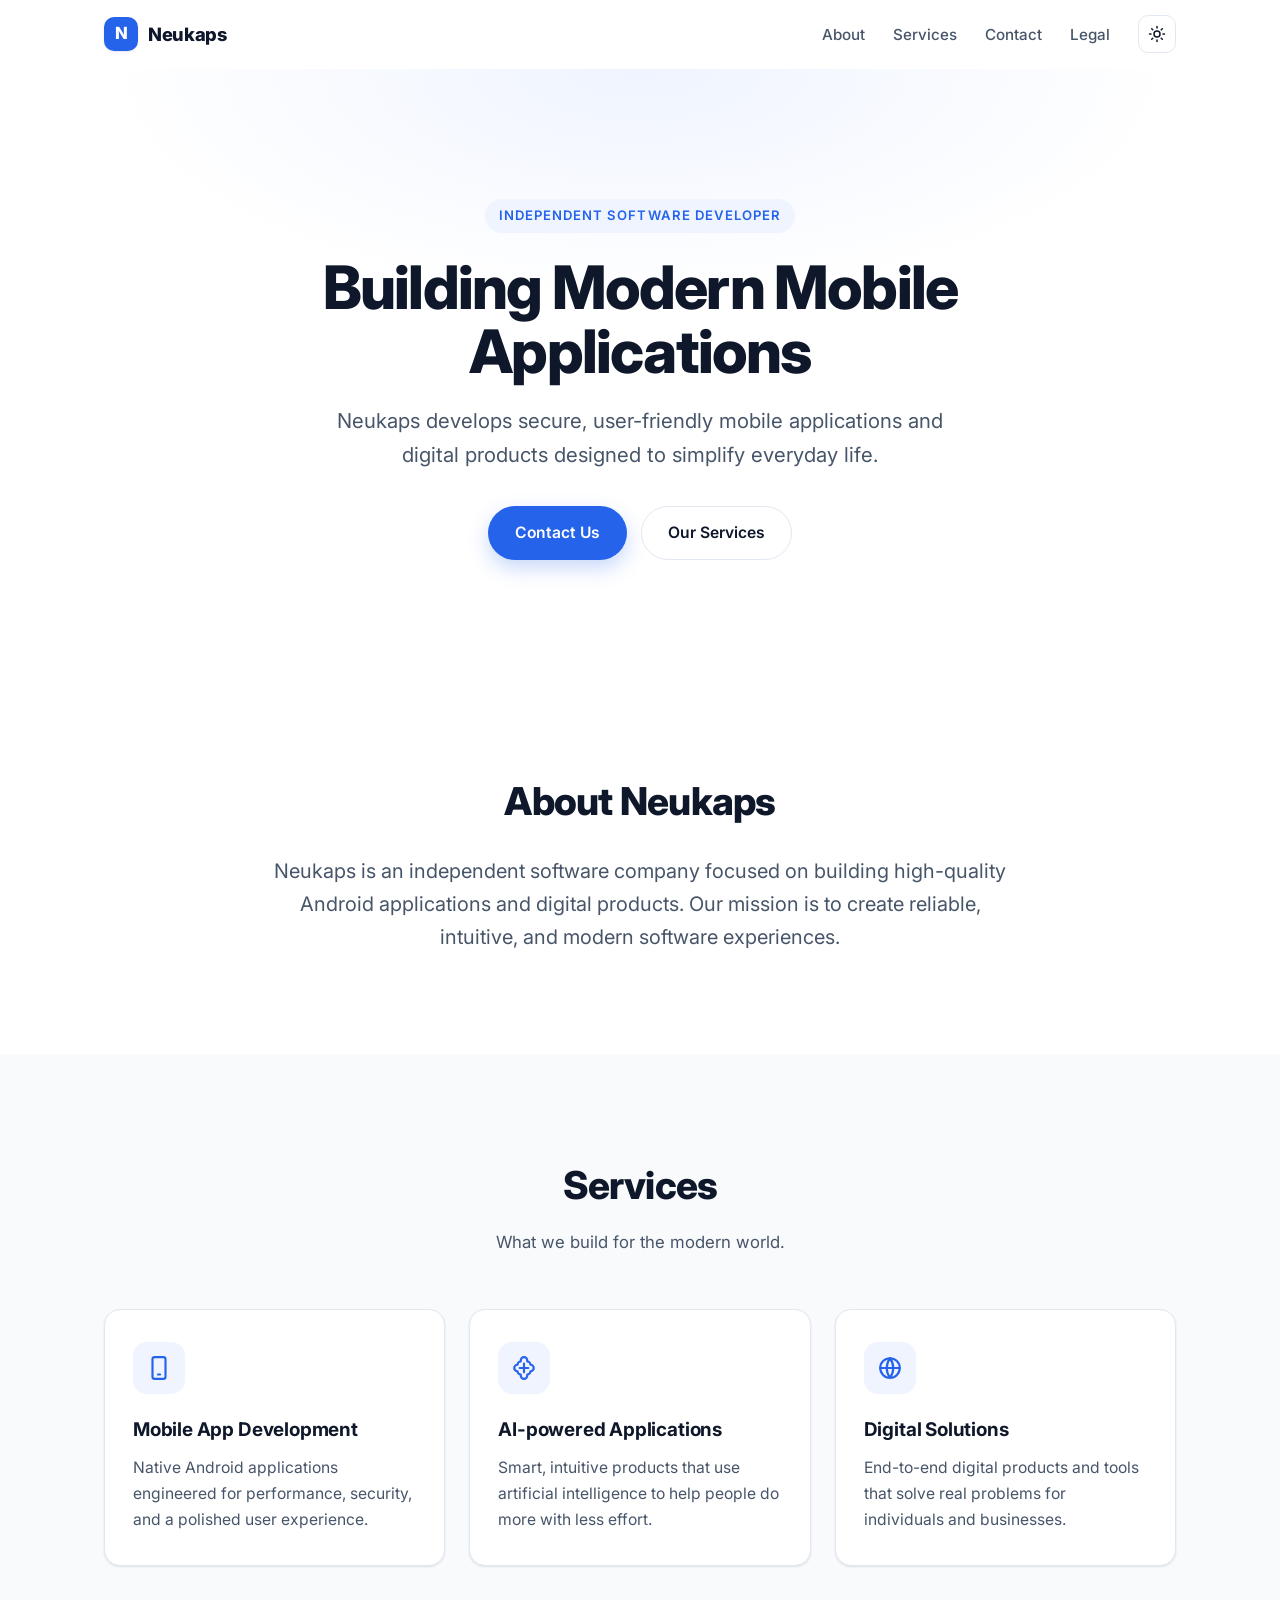
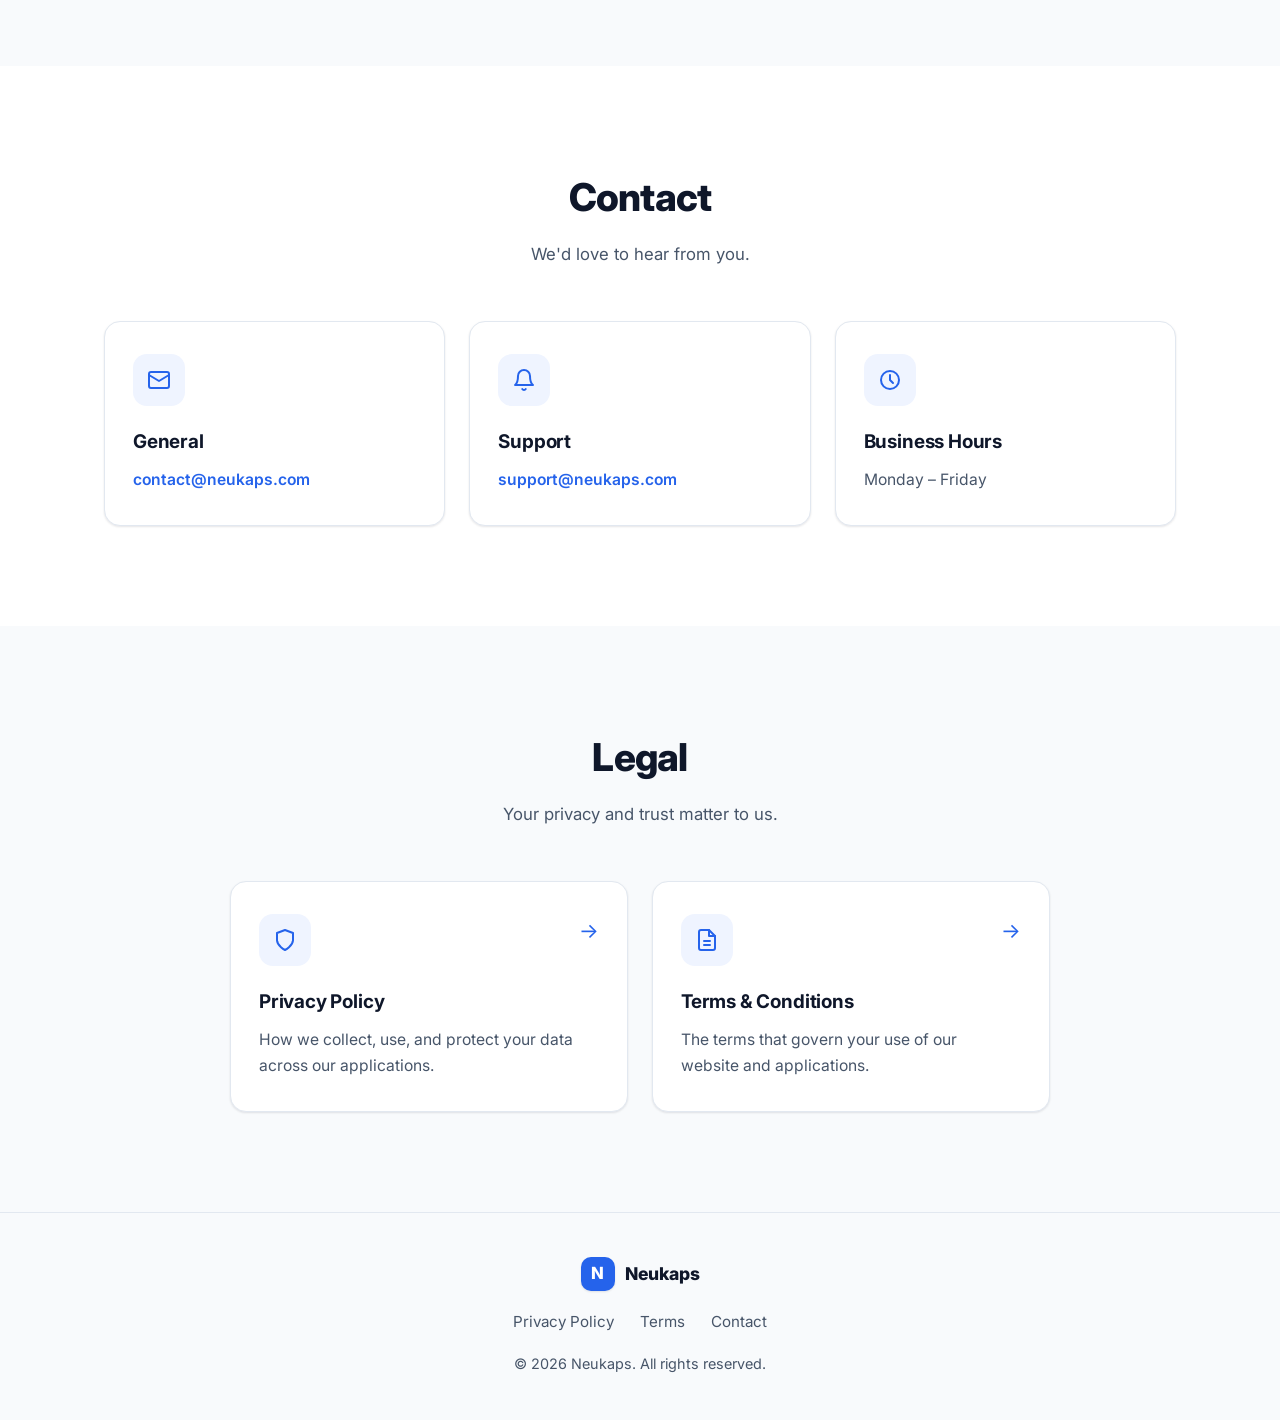
==== index.html @ 72484394 "Initial commit: Play Store website Co-Authored-By: Claude Opus 4.8 <noreply@anthropic.com>" ====
<!DOCTYPE html>
<html lang="en">
<head>
  <meta charset="UTF-8" />
  <meta name="viewport" content="width=device-width, initial-scale=1.0" />
  <title>Neukaps — Building Modern Mobile Applications</title>
  <meta name="description" content="Neukaps is an independent software company building secure, user-friendly Android applications and digital products designed to simplify everyday life." />
  <meta name="author" content="Neukaps" />
  <meta name="theme-color" content="#2563EB" />
  <link rel="canonical" href="https://neukaps.com/" />

  <!-- Open Graph -->
  <meta property="og:type" content="website" />
  <meta property="og:site_name" content="Neukaps" />
  <meta property="og:title" content="Neukaps — Building Modern Mobile Applications" />
  <meta property="og:description" content="Neukaps develops secure, user-friendly mobile applications and digital products designed to simplify everyday life." />
  <meta property="og:url" content="https://neukaps.com/" />
  <meta property="og:image" content="https://neukaps.com/og-image.png" />

  <!-- Twitter -->
  <meta name="twitter:card" content="summary_large_image" />
  <meta name="twitter:title" content="Neukaps — Building Modern Mobile Applications" />
  <meta name="twitter:description" content="Neukaps develops secure, user-friendly mobile applications and digital products designed to simplify everyday life." />
  <meta name="twitter:image" content="https://neukaps.com/og-image.png" />

  <!-- Favicon -->
  <link rel="icon" href="data:image/svg+xml,%3Csvg xmlns='http://www.w3.org/2000/svg' viewBox='0 0 32 32'%3E%3Crect width='32' height='32' rx='8' fill='%232563EB'/%3E%3Ctext x='16' y='23' font-family='Arial,sans-serif' font-size='20' font-weight='700' fill='white' text-anchor='middle'%3EN%3C/text%3E%3C/svg%3E" />

  <!-- Fonts -->
  <link rel="preconnect" href="https://fonts.googleapis.com" />
  <link rel="preconnect" href="https://fonts.gstatic.com" crossorigin />
  <link rel="stylesheet" href="https://fonts.googleapis.com/css2?family=Inter:wght@400;500;600;700;800&display=swap" />

  <link rel="stylesheet" href="style.css" />

  <!-- Structured data -->
  <script type="application/ld+json">
  {
    "@context": "https://schema.org",
    "@type": "Organization",
    "name": "Neukaps",
    "url": "https://neukaps.com/",
    "description": "Independent software company building high-quality Android applications and digital products.",
    "email": "contact@neukaps.com",
    "contactPoint": {
      "@type": "ContactPoint",
      "email": "support@neukaps.com",
      "contactType": "customer support"
    }
  }
  </script>
</head>
<body>
  <a class="skip-link" href="#main">Skip to content</a>

  <!-- Navbar -->
  <header class="navbar" id="navbar">
    <nav class="nav container" aria-label="Primary">
      <a href="#home" class="logo" aria-label="Neukaps home">
        <span class="logo-mark" aria-hidden="true">N</span>
        <span class="logo-text">Neukaps</span>
      </a>

      <button class="nav-toggle" id="navToggle" aria-label="Toggle navigation menu" aria-expanded="false" aria-controls="navMenu">
        <span></span><span></span><span></span>
      </button>

      <ul class="nav-menu" id="navMenu">
        <li><a href="#about">About</a></li>
        <li><a href="#services">Services</a></li>
        <li><a href="#contact">Contact</a></li>
        <li><a href="#legal">Legal</a></li>
        <li>
          <button class="theme-toggle" id="themeToggle" aria-label="Toggle dark mode">
            <svg class="icon-sun" width="18" height="18" viewBox="0 0 24 24" fill="none" stroke="currentColor" stroke-width="2" stroke-linecap="round" stroke-linejoin="round" aria-hidden="true"><circle cx="12" cy="12" r="4"/><path d="M12 2v2M12 20v2M4.93 4.93l1.41 1.41M17.66 17.66l1.41 1.41M2 12h2M20 12h2M6.34 17.66l-1.41 1.41M19.07 4.93l-1.41 1.41"/></svg>
            <svg class="icon-moon" width="18" height="18" viewBox="0 0 24 24" fill="none" stroke="currentColor" stroke-width="2" stroke-linecap="round" stroke-linejoin="round" aria-hidden="true"><path d="M21 12.79A9 9 0 1 1 11.21 3 7 7 0 0 0 21 12.79z"/></svg>
          </button>
        </li>
      </ul>
    </nav>
  </header>

  <main id="main">
    <!-- Hero -->
    <section class="hero" id="home">
      <div class="container hero-inner">
        <p class="eyebrow fade-in">Independent Software Developer</p>
        <h1 class="fade-in">Building Modern Mobile Applications</h1>
        <p class="hero-desc fade-in">
          Neukaps develops secure, user-friendly mobile applications and digital
          products designed to simplify everyday life.
        </p>
        <div class="hero-cta fade-in">
          <a href="#contact" class="btn btn-primary">Contact Us</a>
          <a href="#services" class="btn btn-ghost">Our Services</a>
        </div>
      </div>
    </section>

    <!-- About -->
    <section class="section" id="about">
      <div class="container narrow">
        <h2 class="fade-in">About Neukaps</h2>
        <p class="lead fade-in">
          Neukaps is an independent software company focused on building
          high-quality Android applications and digital products. Our mission is
          to create reliable, intuitive, and modern software experiences.
        </p>
      </div>
    </section>

    <!-- Services -->
    <section class="section section-alt" id="services">
      <div class="container">
        <div class="section-head">
          <h2 class="fade-in">Services</h2>
          <p class="section-sub fade-in">What we build for the modern world.</p>
        </div>
        <div class="cards">
          <article class="card fade-in">
            <div class="card-icon" aria-hidden="true">
              <svg width="26" height="26" viewBox="0 0 24 24" fill="none" stroke="currentColor" stroke-width="2" stroke-linecap="round" stroke-linejoin="round"><rect x="6" y="2" width="12" height="20" rx="2"/><path d="M11 18h2"/></svg>
            </div>
            <h3>Mobile App Development</h3>
            <p>Native Android applications engineered for performance, security, and a polished user experience.</p>
          </article>

          <article class="card fade-in">
            <div class="card-icon" aria-hidden="true">
              <svg width="26" height="26" viewBox="0 0 24 24" fill="none" stroke="currentColor" stroke-width="2" stroke-linecap="round" stroke-linejoin="round"><path d="M12 2a3 3 0 0 0-3 3v1a3 3 0 0 0-3 3 3 3 0 0 0 0 6 3 3 0 0 0 3 3v1a3 3 0 0 0 6 0v-1a3 3 0 0 0 3-3 3 3 0 0 0 0-6 3 3 0 0 0-3-3V5a3 3 0 0 0-3-3z"/><path d="M12 8v8M8 12h8"/></svg>
            </div>
            <h3>AI-powered Applications</h3>
            <p>Smart, intuitive products that use artificial intelligence to help people do more with less effort.</p>
          </article>

          <article class="card fade-in">
            <div class="card-icon" aria-hidden="true">
              <svg width="26" height="26" viewBox="0 0 24 24" fill="none" stroke="currentColor" stroke-width="2" stroke-linecap="round" stroke-linejoin="round"><path d="M3 12a9 9 0 1 0 18 0 9 9 0 0 0-18 0z"/><path d="M3 12h18M12 3a15 15 0 0 1 0 18M12 3a15 15 0 0 0 0 18"/></svg>
            </div>
            <h3>Digital Solutions</h3>
            <p>End-to-end digital products and tools that solve real problems for individuals and businesses.</p>
          </article>
        </div>
      </div>
    </section>

    <!-- Contact -->
    <section class="section" id="contact">
      <div class="container">
        <div class="section-head">
          <h2 class="fade-in">Contact</h2>
          <p class="section-sub fade-in">We'd love to hear from you.</p>
        </div>
        <div class="cards contact-cards">
          <article class="card fade-in">
            <div class="card-icon" aria-hidden="true">
              <svg width="24" height="24" viewBox="0 0 24 24" fill="none" stroke="currentColor" stroke-width="2" stroke-linecap="round" stroke-linejoin="round"><rect x="2" y="4" width="20" height="16" rx="2"/><path d="m22 7-10 6L2 7"/></svg>
            </div>
            <h3>General</h3>
            <p><a href="mailto:contact@neukaps.com">contact@neukaps.com</a></p>
          </article>

          <article class="card fade-in">
            <div class="card-icon" aria-hidden="true">
              <svg width="24" height="24" viewBox="0 0 24 24" fill="none" stroke="currentColor" stroke-width="2" stroke-linecap="round" stroke-linejoin="round"><path d="M18 8a6 6 0 0 0-12 0c0 7-3 9-3 9h18s-3-2-3-9"/><path d="M13.73 21a2 2 0 0 1-3.46 0"/></svg>
            </div>
            <h3>Support</h3>
            <p><a href="mailto:support@neukaps.com">support@neukaps.com</a></p>
          </article>

          <article class="card fade-in">
            <div class="card-icon" aria-hidden="true">
              <svg width="24" height="24" viewBox="0 0 24 24" fill="none" stroke="currentColor" stroke-width="2" stroke-linecap="round" stroke-linejoin="round"><circle cx="12" cy="12" r="9"/><path d="M12 7v5l3 3"/></svg>
            </div>
            <h3>Business Hours</h3>
            <p>Monday – Friday</p>
          </article>
        </div>
      </div>
    </section>

    <!-- Legal -->
    <section class="section section-alt" id="legal">
      <div class="container">
        <div class="section-head">
          <h2 class="fade-in">Legal</h2>
          <p class="section-sub fade-in">Your privacy and trust matter to us.</p>
        </div>
        <div class="cards legal-cards">
          <a href="privacy.html" class="card card-link fade-in">
            <div class="card-icon" aria-hidden="true">
              <svg width="24" height="24" viewBox="0 0 24 24" fill="none" stroke="currentColor" stroke-width="2" stroke-linecap="round" stroke-linejoin="round"><path d="M12 22s8-4 8-10V5l-8-3-8 3v7c0 6 8 10 8 10z"/></svg>
            </div>
            <h3>Privacy Policy</h3>
            <p>How we collect, use, and protect your data across our applications.</p>
            <span class="card-arrow" aria-hidden="true">→</span>
          </a>

          <a href="terms.html" class="card card-link fade-in">
            <div class="card-icon" aria-hidden="true">
              <svg width="24" height="24" viewBox="0 0 24 24" fill="none" stroke="currentColor" stroke-width="2" stroke-linecap="round" stroke-linejoin="round"><path d="M14 2H6a2 2 0 0 0-2 2v16a2 2 0 0 0 2 2h12a2 2 0 0 0 2-2V8z"/><path d="M14 2v6h6M9 13h6M9 17h6"/></svg>
            </div>
            <h3>Terms &amp; Conditions</h3>
            <p>The terms that govern your use of our website and applications.</p>
            <span class="card-arrow" aria-hidden="true">→</span>
          </a>
        </div>
      </div>
    </section>
  </main>

  <!-- Footer -->
  <footer class="footer">
    <div class="container footer-inner">
      <div class="footer-brand">
        <span class="logo-mark" aria-hidden="true">N</span>
        <span class="logo-text">Neukaps</span>
      </div>
      <nav class="footer-links" aria-label="Footer">
        <a href="privacy.html">Privacy Policy</a>
        <a href="terms.html">Terms</a>
        <a href="#contact">Contact</a>
      </nav>
      <p class="footer-copy">© 2026 Neukaps. All rights reserved.</p>
    </div>
  </footer>

  <script src="script.js"></script>
</body>
</html>
---- style.css ----
/* ===== Design Tokens ===== */
:root {
  --primary: #2563EB;
  --primary-dark: #1d4ed8;
  --primary-soft: #eff4ff;
  --text: #0f172a;
  --text-muted: #475569;
  --bg: #ffffff;
  --surface: #ffffff;
  --surface-alt: #f8fafc;
  --border: #e2e8f0;
  --shadow-sm: 0 1px 2px rgba(15, 23, 42, .06), 0 1px 3px rgba(15, 23, 42, .05);
  --shadow-md: 0 4px 12px rgba(15, 23, 42, .08);
  --shadow-lg: 0 20px 40px rgba(15, 23, 42, .12);
  --radius: 16px;
  --radius-sm: 10px;
  --max: 1120px;
  --nav-h: 68px;
}

[data-theme="dark"] {
  --primary: #60a5fa;
  --primary-dark: #3b82f6;
  --primary-soft: #1e293b;
  --text: #e2e8f0;
  --text-muted: #94a3b8;
  --bg: #0b1120;
  --surface: #111a2e;
  --surface-alt: #0f1830;
  --border: #1e293b;
  --shadow-sm: 0 1px 2px rgba(0, 0, 0, .4);
  --shadow-md: 0 4px 12px rgba(0, 0, 0, .45);
  --shadow-lg: 0 20px 40px rgba(0, 0, 0, .55);
}

/* ===== Reset ===== */
*, *::before, *::after { box-sizing: border-box; margin: 0; padding: 0; }

html { scroll-behavior: smooth; scroll-padding-top: calc(var(--nav-h) + 12px); }

body {
  font-family: 'Inter', system-ui, -apple-system, Segoe UI, Roboto, sans-serif;
  color: var(--text);
  background: var(--bg);
  line-height: 1.65;
  -webkit-font-smoothing: antialiased;
  transition: background .3s ease, color .3s ease;
}

img, svg { display: block; max-width: 100%; }
a { color: inherit; text-decoration: none; }

.container { width: 100%; max-width: var(--max); margin: 0 auto; padding: 0 24px; }
.narrow { max-width: 780px; }

.skip-link {
  position: absolute; left: -999px; top: 0; z-index: 1000;
  background: var(--primary); color: #fff; padding: 10px 16px; border-radius: 0 0 8px 0;
}
.skip-link:focus { left: 0; }

/* ===== Navbar ===== */
.navbar {
  position: sticky; top: 0; z-index: 100;
  background: color-mix(in srgb, var(--bg) 85%, transparent);
  backdrop-filter: saturate(180%) blur(12px);
  border-bottom: 1px solid transparent;
  transition: border-color .3s ease, box-shadow .3s ease;
}
.navbar.scrolled { border-color: var(--border); box-shadow: var(--shadow-sm); }

.nav { display: flex; align-items: center; justify-content: space-between; height: var(--nav-h); }

.logo { display: inline-flex; align-items: center; gap: 10px; font-weight: 800; font-size: 1.15rem; letter-spacing: -.02em; }
.logo-mark {
  display: grid; place-items: center;
  width: 34px; height: 34px; border-radius: 10px;
  background: var(--primary); color: #fff; font-weight: 800; font-size: 1.05rem;
  box-shadow: var(--shadow-sm);
}

.nav-menu { list-style: none; display: flex; align-items: center; gap: 28px; }
.nav-menu a { color: var(--text-muted); font-weight: 500; font-size: .95rem; transition: color .2s ease; }
.nav-menu a:hover { color: var(--primary); }

.theme-toggle {
  display: grid; place-items: center;
  width: 38px; height: 38px; border: 1px solid var(--border); border-radius: 10px;
  background: var(--surface); color: var(--text); cursor: pointer; transition: all .2s ease;
}
.theme-toggle:hover { border-color: var(--primary); color: var(--primary); }
.icon-moon { display: none; }
[data-theme="dark"] .icon-sun { display: none; }
[data-theme="dark"] .icon-moon { display: block; }

.nav-toggle { display: none; flex-direction: column; gap: 5px; width: 40px; height: 40px; background: none; border: none; cursor: pointer; padding: 8px; }
.nav-toggle span { display: block; height: 2px; width: 100%; background: var(--text); border-radius: 2px; transition: transform .3s ease, opacity .3s ease; }
.nav-toggle[aria-expanded="true"] span:nth-child(1) { transform: translateY(7px) rotate(45deg); }
.nav-toggle[aria-expanded="true"] span:nth-child(2) { opacity: 0; }
.nav-toggle[aria-expanded="true"] span:nth-child(3) { transform: translateY(-7px) rotate(-45deg); }

/* ===== Buttons ===== */
.btn {
  display: inline-flex; align-items: center; justify-content: center;
  padding: 13px 26px; border-radius: 999px; font-weight: 600; font-size: .98rem;
  cursor: pointer; transition: transform .2s ease, box-shadow .2s ease, background .2s ease; border: 1px solid transparent;
}
.btn-primary { background: var(--primary); color: #fff; box-shadow: 0 8px 20px rgba(37, 99, 235, .25); }
.btn-primary:hover { background: var(--primary-dark); transform: translateY(-2px); box-shadow: 0 12px 26px rgba(37, 99, 235, .32); }
.btn-ghost { background: var(--surface); color: var(--text); border-color: var(--border); }
.btn-ghost:hover { border-color: var(--primary); color: var(--primary); transform: translateY(-2px); }

/* ===== Hero ===== */
.hero {
  position: relative; overflow: hidden;
  padding: clamp(70px, 12vw, 130px) 0 clamp(60px, 9vw, 110px);
  background:
    radial-gradient(60% 55% at 50% 0%, var(--primary-soft) 0%, transparent 70%),
    linear-gradient(180deg, var(--bg), var(--bg));
}
.hero-inner { text-align: center; max-width: 820px; margin: 0 auto; }
.eyebrow {
  display: inline-block; font-weight: 600; font-size: .82rem; letter-spacing: .08em; text-transform: uppercase;
  color: var(--primary); background: var(--primary-soft); padding: 6px 14px; border-radius: 999px; margin-bottom: 22px;
}
.hero h1 {
  font-size: clamp(2.2rem, 6vw, 3.75rem); line-height: 1.08; letter-spacing: -.03em; font-weight: 800;
  margin-bottom: 20px;
}
.hero-desc { font-size: clamp(1.05rem, 2.5vw, 1.28rem); color: var(--text-muted); max-width: 620px; margin: 0 auto 34px; }
.hero-cta { display: flex; gap: 14px; justify-content: center; flex-wrap: wrap; }

/* ===== Sections ===== */
.section { padding: clamp(60px, 9vw, 100px) 0; }
.section-alt { background: var(--surface-alt); }
.section h2 { font-size: clamp(1.7rem, 4vw, 2.4rem); letter-spacing: -.02em; font-weight: 800; }
.section-head { text-align: center; max-width: 640px; margin: 0 auto 52px; }
.section-sub { color: var(--text-muted); margin-top: 12px; font-size: 1.05rem; }
.lead { font-size: clamp(1.05rem, 2.2vw, 1.25rem); color: var(--text-muted); text-align: center; margin-top: 22px; }
#about h2 { text-align: center; }

/* ===== Cards ===== */
.cards { display: grid; grid-template-columns: repeat(3, 1fr); gap: 24px; }
.contact-cards, .legal-cards { }
.legal-cards { grid-template-columns: repeat(2, 1fr); max-width: 820px; margin: 0 auto; }

.card {
  position: relative;
  background: var(--surface); border: 1px solid var(--border); border-radius: var(--radius);
  padding: 32px 28px; box-shadow: var(--shadow-sm); transition: transform .25s ease, box-shadow .25s ease, border-color .25s ease;
}
.card:hover { transform: translateY(-4px); box-shadow: var(--shadow-lg); border-color: color-mix(in srgb, var(--primary) 35%, var(--border)); }
.card h3 { font-size: 1.18rem; font-weight: 700; margin-bottom: 10px; letter-spacing: -.01em; }
.card p { color: var(--text-muted); font-size: .98rem; }
.card a { color: var(--primary); font-weight: 600; }
.card a:hover { text-decoration: underline; }

.card-icon {
  display: grid; place-items: center; width: 52px; height: 52px; border-radius: 14px;
  background: var(--primary-soft); color: var(--primary); margin-bottom: 20px;
}

.card-link { display: block; padding-right: 52px; }
.card-arrow {
  position: absolute; top: 32px; right: 28px; color: var(--primary);
  font-size: 1.3rem; transition: transform .25s ease;
}
.card-link:hover .card-arrow { transform: translateX(5px); }

/* ===== Footer ===== */
.footer { background: var(--surface-alt); border-top: 1px solid var(--border); padding: 44px 0; }
.footer-inner { display: flex; flex-direction: column; align-items: center; gap: 18px; text-align: center; }
.footer-brand { display: inline-flex; align-items: center; gap: 10px; font-weight: 800; font-size: 1.1rem; }
.footer-links { display: flex; gap: 26px; flex-wrap: wrap; justify-content: center; }
.footer-links a { color: var(--text-muted); font-size: .95rem; transition: color .2s ease; }
.footer-links a:hover { color: var(--primary); }
.footer-copy { color: var(--text-muted); font-size: .9rem; }

/* ===== Legal Pages ===== */
.legal-page { padding: clamp(50px, 8vw, 90px) 0; }
.legal-page .container { max-width: 820px; }
.legal-page h1 { font-size: clamp(1.9rem, 5vw, 2.6rem); letter-spacing: -.02em; margin-bottom: 8px; }
.legal-page .updated { color: var(--text-muted); font-size: .92rem; margin-bottom: 40px; }
.legal-page h2 { font-size: 1.35rem; margin: 36px 0 12px; letter-spacing: -.01em; }
.legal-page p, .legal-page li { color: var(--text-muted); margin-bottom: 12px; }
.legal-page ul { padding-left: 22px; margin-bottom: 12px; }
.legal-page a { color: var(--primary); font-weight: 500; }
.legal-page a:hover { text-decoration: underline; }
.back-link { display: inline-flex; align-items: center; gap: 8px; color: var(--primary); font-weight: 600; margin-bottom: 30px; }
.back-link:hover { text-decoration: underline; }

/* ===== Fade-in Animations ===== */
.fade-in { opacity: 0; transform: translateY(24px); transition: opacity .6s ease, transform .6s ease; }
.fade-in.visible { opacity: 1; transform: none; }

/* ===== Responsive ===== */
@media (max-width: 860px) {
  .nav-toggle { display: flex; }
  .nav-menu {
    position: fixed; inset: var(--nav-h) 0 auto 0;
    flex-direction: column; align-items: flex-start; gap: 4px;
    background: var(--bg); border-bottom: 1px solid var(--border);
    padding: 16px 24px 24px; box-shadow: var(--shadow-md);
    transform: translateY(-120%); transition: transform .3s ease; visibility: hidden;
  }
  .nav-menu.open { transform: translateY(0); visibility: visible; }
  .nav-menu li { width: 100%; }
  .nav-menu a { display: block; padding: 12px 4px; width: 100%; font-size: 1.05rem; }
  .theme-toggle { margin-top: 8px; }
  .cards, .legal-cards { grid-template-columns: 1fr; }
}

@media (max-width: 520px) {
  .container { padding: 0 18px; }
  .btn { width: 100%; }
  .hero-cta { flex-direction: column; }
}

/* ===== Reduced Motion ===== */
@media (prefers-reduced-motion: reduce) {
  html { scroll-behavior: auto; }
  .fade-in { opacity: 1; transform: none; transition: none; }
  * { animation: none !important; transition: none !important; }
}
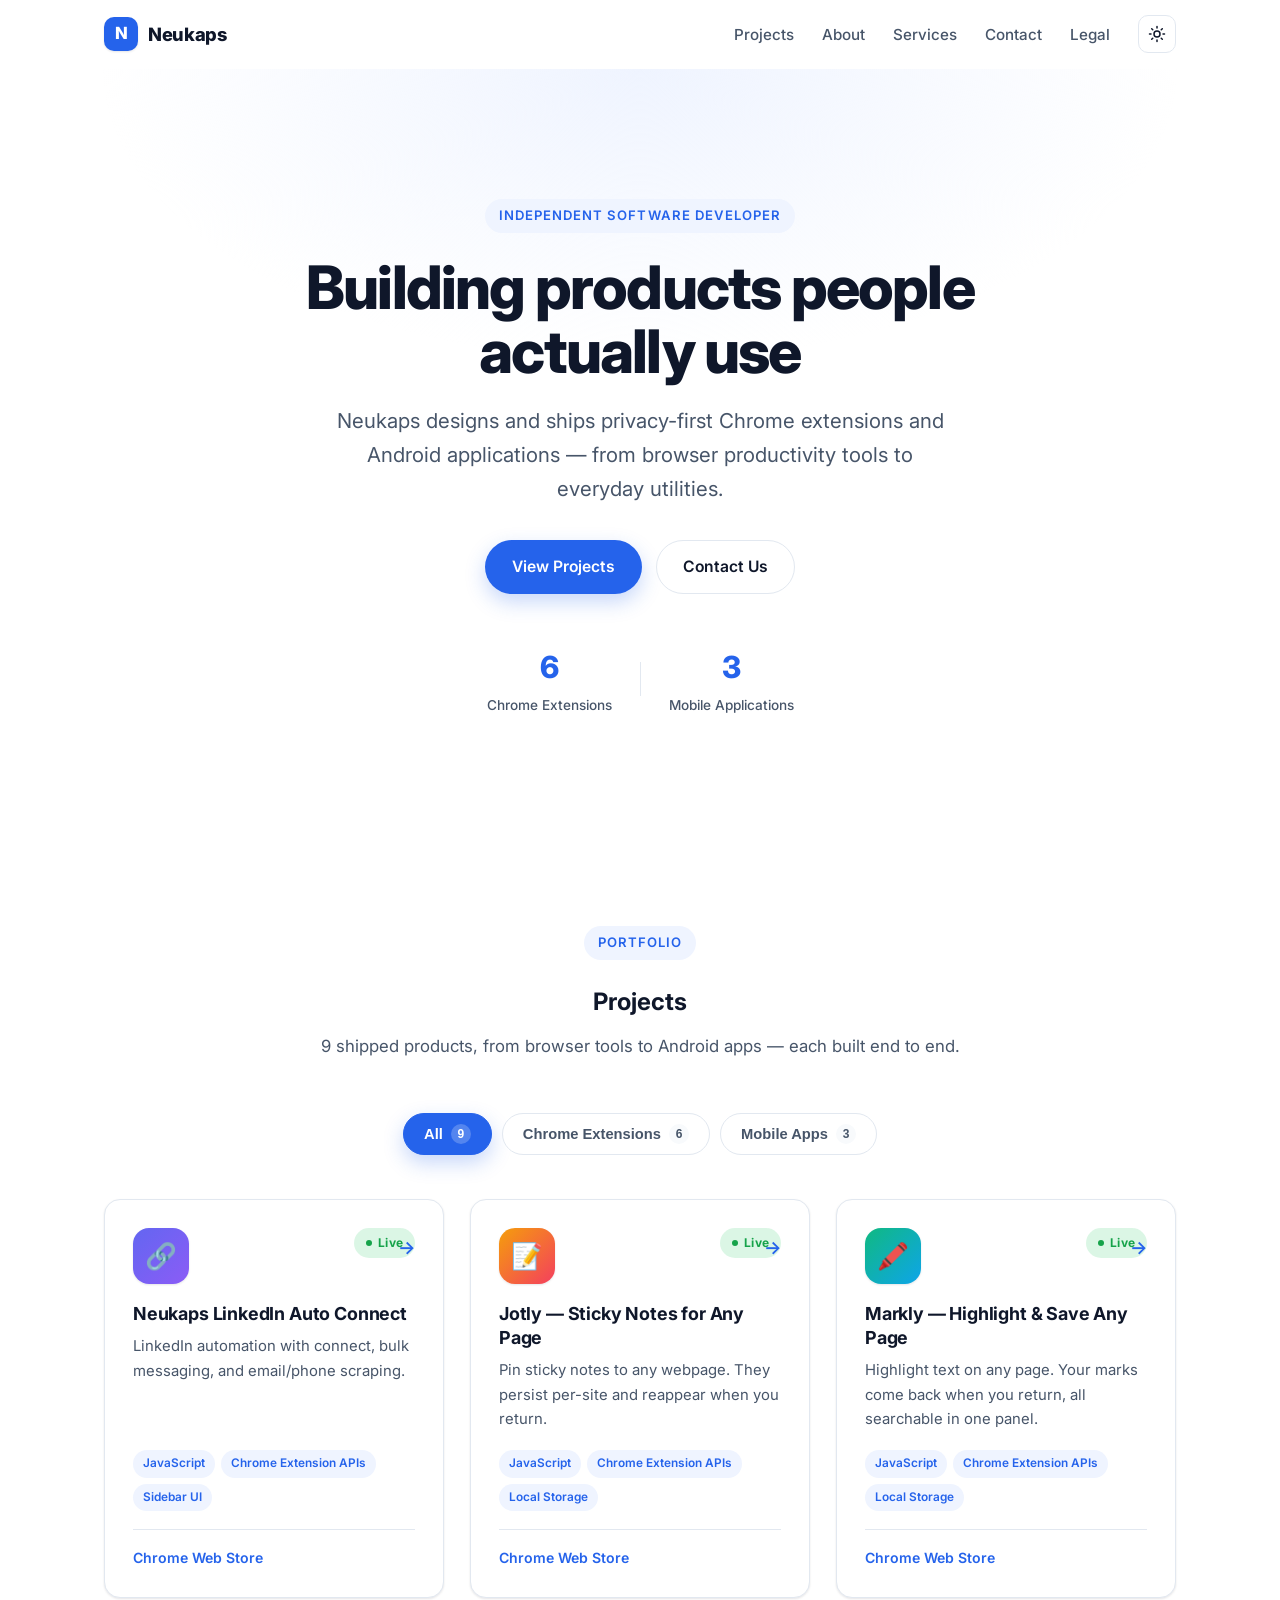
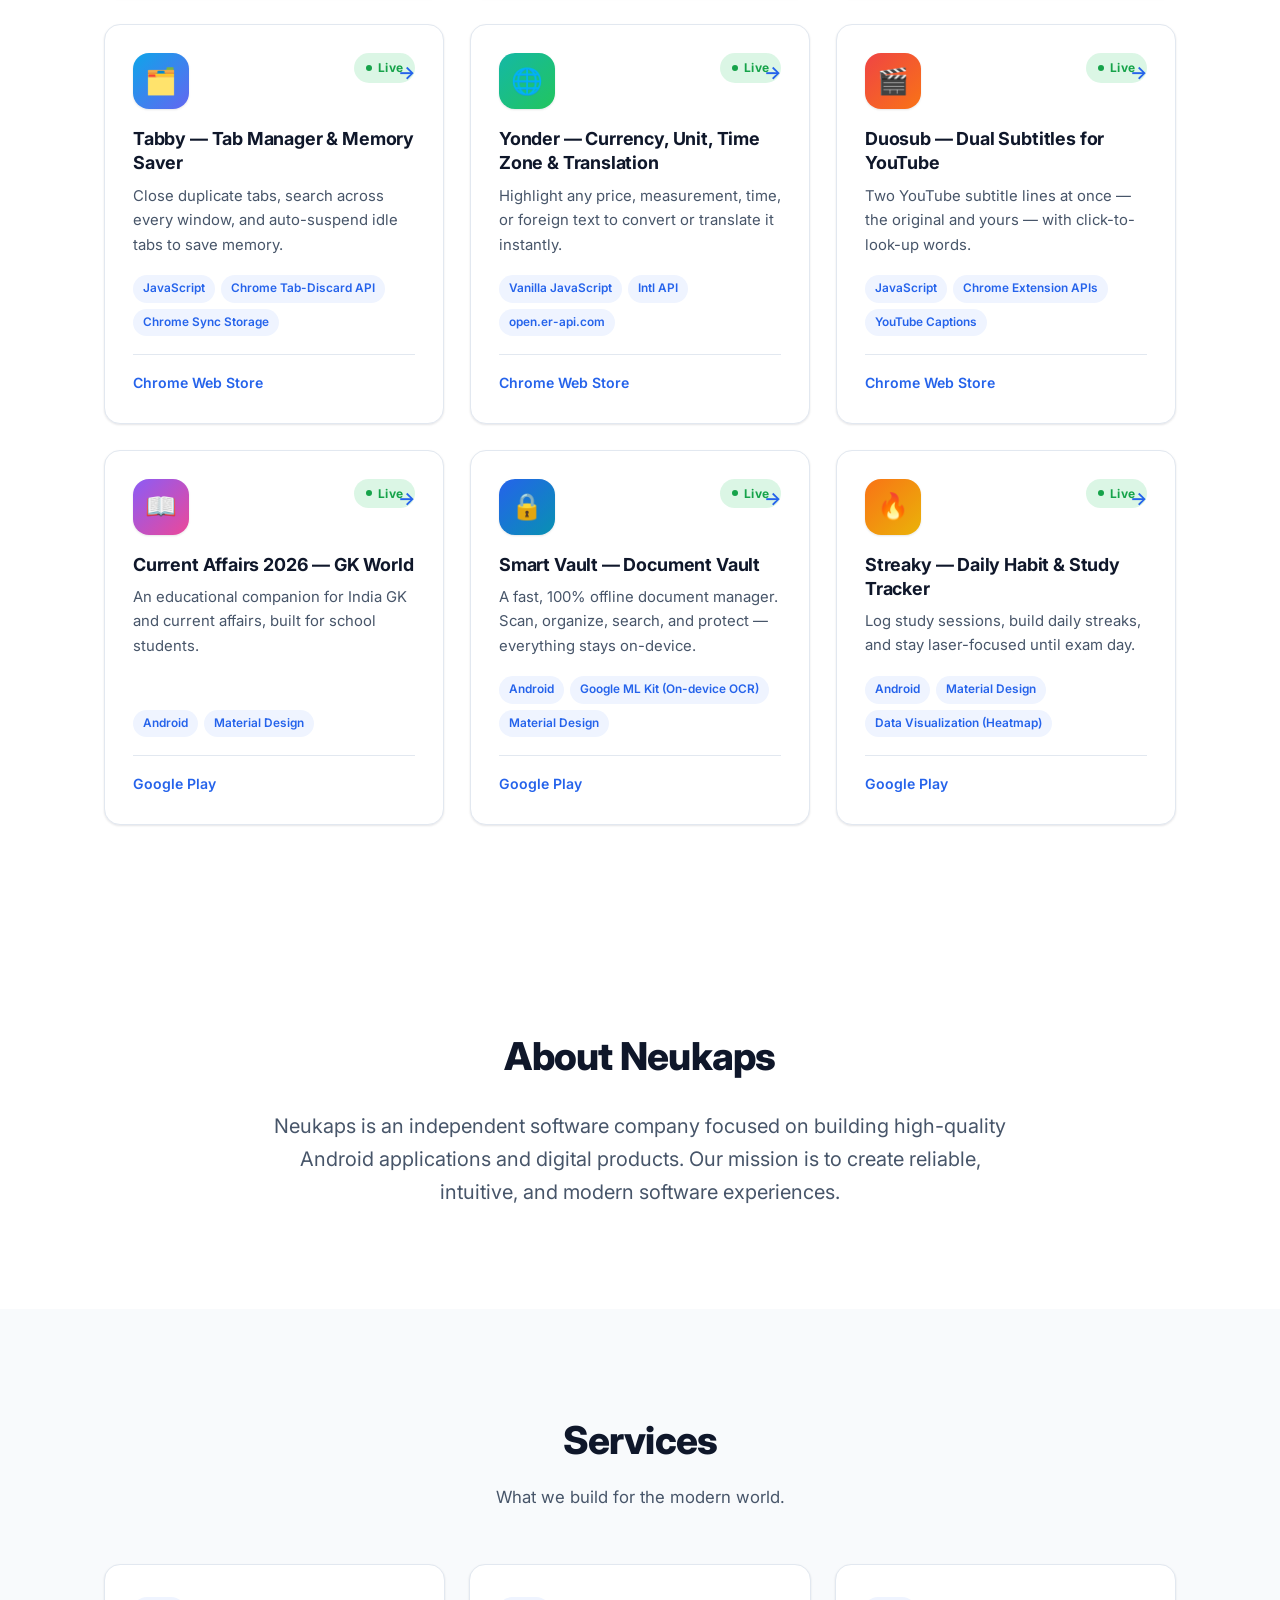
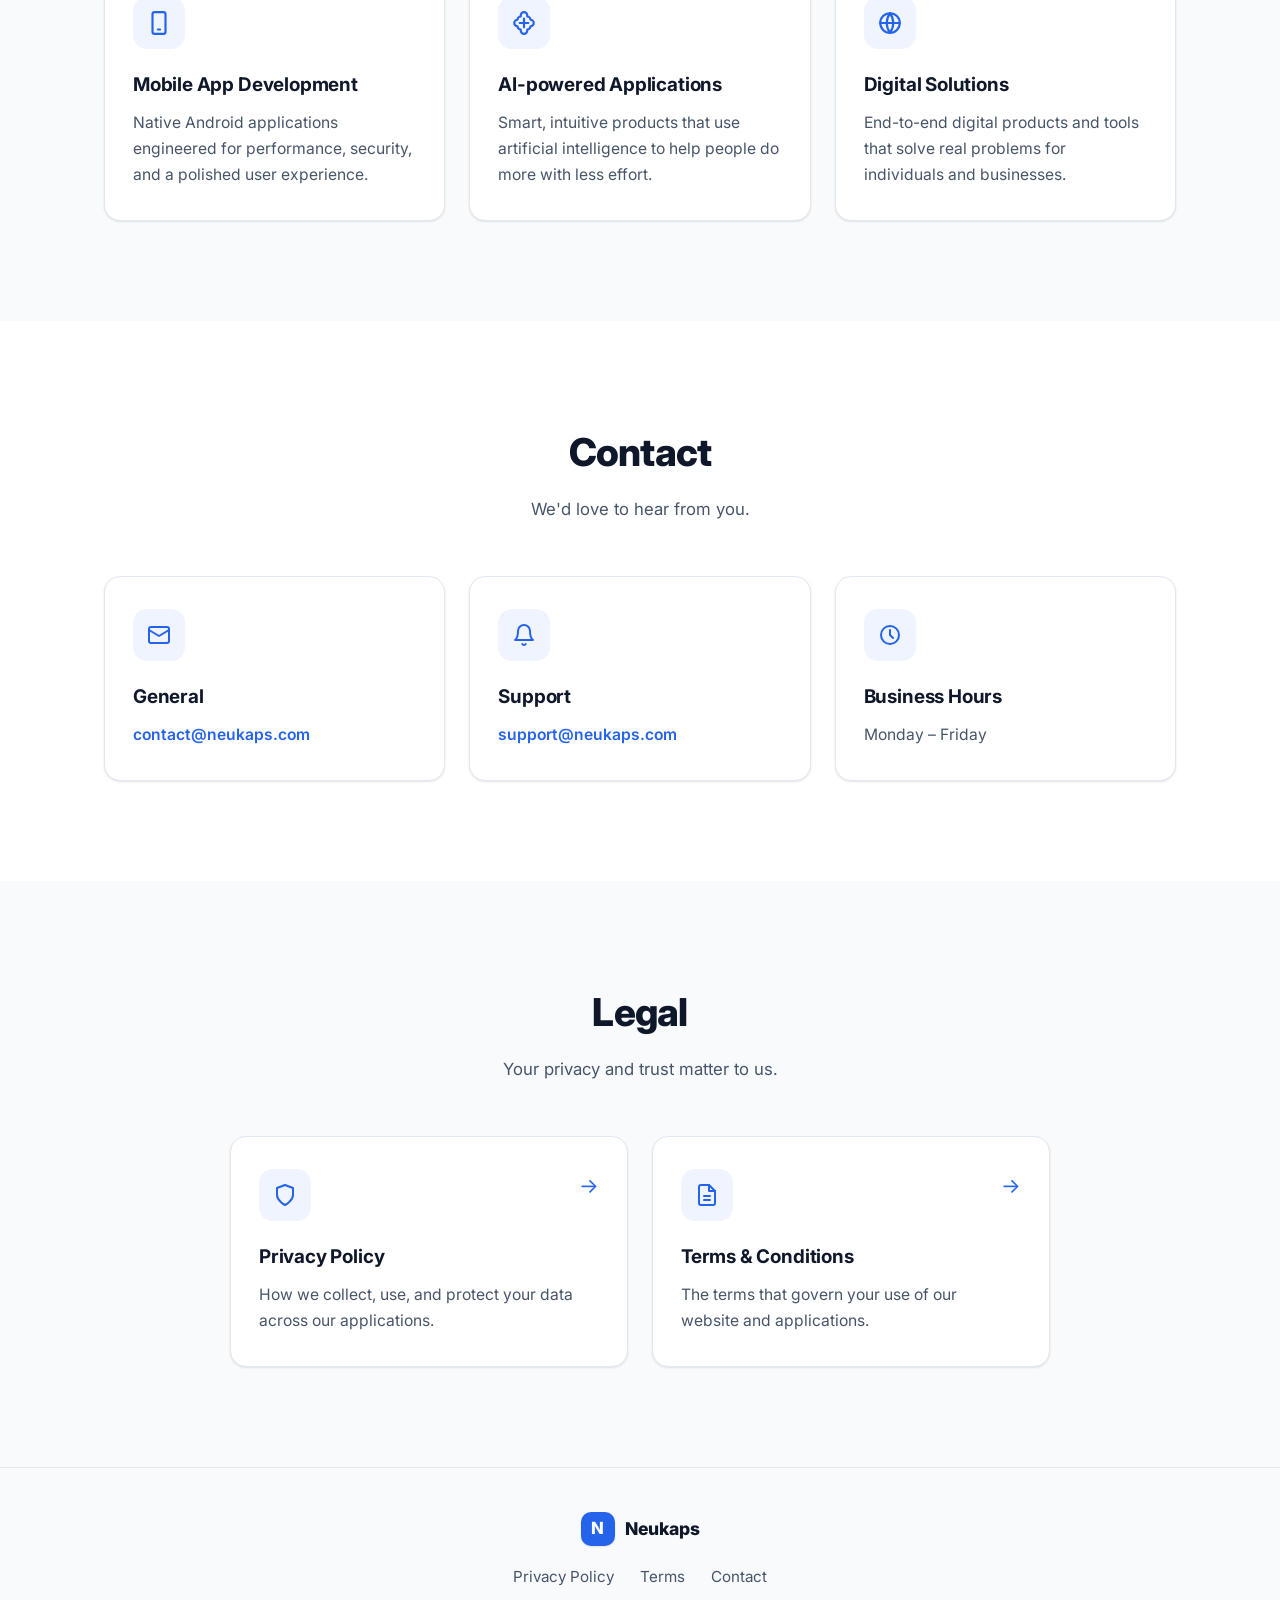
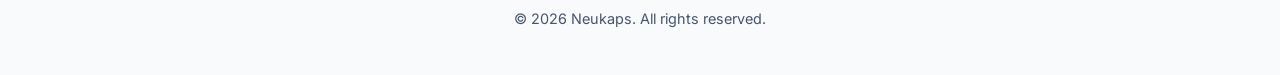
==== commit bcd70c14: "products added" ====
--- a/index.html
+++ b/index.html
@@ -3,8 +3,8 @@
 <head>
   <meta charset="UTF-8" />
   <meta name="viewport" content="width=device-width, initial-scale=1.0" />
-  <title>Neukaps — Building Modern Mobile Applications</title>
-  <meta name="description" content="Neukaps is an independent software company building secure, user-friendly Android applications and digital products designed to simplify everyday life." />
+  <title>Neukaps — Chrome Extensions &amp; Mobile App Portfolio</title>
+  <meta name="description" content="Neukaps is an independent software developer building privacy-first Chrome extensions and Android applications. Explore 9 shipped products including Jotly, Markly, Tabby, Yonder, Duosub, and more." />
   <meta name="author" content="Neukaps" />
   <meta name="theme-color" content="#2563EB" />
   <link rel="canonical" href="https://neukaps.com/" />
@@ -12,15 +12,15 @@
   <!-- Open Graph -->
   <meta property="og:type" content="website" />
   <meta property="og:site_name" content="Neukaps" />
-  <meta property="og:title" content="Neukaps — Building Modern Mobile Applications" />
-  <meta property="og:description" content="Neukaps develops secure, user-friendly mobile applications and digital products designed to simplify everyday life." />
+  <meta property="og:title" content="Neukaps — Chrome Extensions & Mobile App Portfolio" />
+  <meta property="og:description" content="Explore Neukaps' portfolio of 6 Chrome extensions and 3 Android applications — privacy-first products built end to end." />
   <meta property="og:url" content="https://neukaps.com/" />
   <meta property="og:image" content="https://neukaps.com/og-image.png" />
 
   <!-- Twitter -->
   <meta name="twitter:card" content="summary_large_image" />
-  <meta name="twitter:title" content="Neukaps — Building Modern Mobile Applications" />
-  <meta name="twitter:description" content="Neukaps develops secure, user-friendly mobile applications and digital products designed to simplify everyday life." />
+  <meta name="twitter:title" content="Neukaps — Chrome Extensions & Mobile App Portfolio" />
+  <meta name="twitter:description" content="Explore Neukaps' portfolio of 6 Chrome extensions and 3 Android applications — privacy-first products built end to end." />
   <meta name="twitter:image" content="https://neukaps.com/og-image.png" />
 
   <!-- Favicon -->
@@ -40,7 +40,7 @@
     "@type": "Organization",
     "name": "Neukaps",
     "url": "https://neukaps.com/",
-    "description": "Independent software company building high-quality Android applications and digital products.",
+    "description": "Independent software developer building privacy-first Chrome extensions and Android applications.",
     "email": "contact@neukaps.com",
     "contactPoint": {
       "@type": "ContactPoint",
@@ -66,6 +66,7 @@
       </button>
 
       <ul class="nav-menu" id="navMenu">
+        <li><a href="#projects">Projects</a></li>
         <li><a href="#about">About</a></li>
         <li><a href="#services">Services</a></li>
         <li><a href="#contact">Contact</a></li>
@@ -85,14 +86,158 @@
     <section class="hero" id="home">
       <div class="container hero-inner">
         <p class="eyebrow fade-in">Independent Software Developer</p>
-        <h1 class="fade-in">Building Modern Mobile Applications</h1>
+        <h1 class="fade-in">Building products people actually use</h1>
         <p class="hero-desc fade-in">
-          Neukaps develops secure, user-friendly mobile applications and digital
-          products designed to simplify everyday life.
+          Neukaps designs and ships privacy-first Chrome extensions and Android
+          applications — from browser productivity tools to everyday utilities.
         </p>
         <div class="hero-cta fade-in">
-          <a href="#contact" class="btn btn-primary">Contact Us</a>
-          <a href="#services" class="btn btn-ghost">Our Services</a>
+          <a href="#projects" class="btn btn-primary">View Projects</a>
+          <a href="#contact" class="btn btn-ghost">Contact Us</a>
+        </div>
+        <div class="hero-stats fade-in">
+          <div class="hero-stat"><span class="hero-stat-num">6</span><span class="hero-stat-label">Chrome Extensions</span></div>
+          <div class="hero-stat-divider" aria-hidden="true"></div>
+          <div class="hero-stat"><span class="hero-stat-num">3</span><span class="hero-stat-label">Mobile Applications</span></div>
+        </div>
+      </div>
+    </section>
+
+    <!-- Projects Showcase -->
+    <section class="showcase" id="projects">
+      <div class="container">
+        <div class="section-head">
+          <p class="eyebrow fade-in">Portfolio</p>
+          <h2 class="fade-in">Projects</h2>
+          <p class="section-sub fade-in">9 shipped products, from browser tools to Android apps — each built end to end.</p>
+        </div>
+
+        <div class="projects-toolbar fade-in" role="tablist" aria-label="Filter projects by category">
+          <button class="tab-btn active" data-filter="all" role="tab" aria-selected="true">All <span class="count">9</span></button>
+          <button class="tab-btn" data-filter="extension" role="tab" aria-selected="false">Chrome Extensions <span class="count">6</span></button>
+          <button class="tab-btn" data-filter="mobile" role="tab" aria-selected="false">Mobile Apps <span class="count">3</span></button>
+        </div>
+
+        <div class="project-grid" id="projectGrid">
+      <!-- PROJECTS:START -->
+      <a href="projects/linkedin-auto-connect.html" class="project-card fade-in" data-category="extension" style="--stagger:0">
+        <div class="project-card-top">
+          <div class="project-icon icon-g1" aria-hidden="true">🔗</div>
+          <span class="status-badge">Live</span>
+        </div>
+        <h3>Neukaps LinkedIn Auto Connect</h3>
+        <p class="project-tagline">LinkedIn automation with connect, bulk messaging, and email/phone scraping.</p>
+        <div class="tech-pills"><span class="tech-pill">JavaScript</span><span class="tech-pill">Chrome Extension APIs</span><span class="tech-pill">Sidebar UI</span></div>
+        <div class="project-card-footer">
+          <span>Chrome Web Store</span>
+          <span class="card-arrow" aria-hidden="true">→</span>
+        </div>
+      </a>
+      <a href="projects/jotly.html" class="project-card fade-in" data-category="extension" style="--stagger:1">
+        <div class="project-card-top">
+          <div class="project-icon icon-g2" aria-hidden="true">📝</div>
+          <span class="status-badge">Live</span>
+        </div>
+        <h3>Jotly — Sticky Notes for Any Page</h3>
+        <p class="project-tagline">Pin sticky notes to any webpage. They persist per-site and reappear when you return.</p>
+        <div class="tech-pills"><span class="tech-pill">JavaScript</span><span class="tech-pill">Chrome Extension APIs</span><span class="tech-pill">Local Storage</span></div>
+        <div class="project-card-footer">
+          <span>Chrome Web Store</span>
+          <span class="card-arrow" aria-hidden="true">→</span>
+        </div>
+      </a>
+      <a href="projects/markly.html" class="project-card fade-in" data-category="extension" style="--stagger:2">
+        <div class="project-card-top">
+          <div class="project-icon icon-g3" aria-hidden="true">🖍️</div>
+          <span class="status-badge">Live</span>
+        </div>
+        <h3>Markly — Highlight &amp; Save Any Page</h3>
+        <p class="project-tagline">Highlight text on any page. Your marks come back when you return, all searchable in one panel.</p>
+        <div class="tech-pills"><span class="tech-pill">JavaScript</span><span class="tech-pill">Chrome Extension APIs</span><span class="tech-pill">Local Storage</span></div>
+        <div class="project-card-footer">
+          <span>Chrome Web Store</span>
+          <span class="card-arrow" aria-hidden="true">→</span>
+        </div>
+      </a>
+      <a href="projects/tabby.html" class="project-card fade-in" data-category="extension" style="--stagger:3">
+        <div class="project-card-top">
+          <div class="project-icon icon-g4" aria-hidden="true">🗂️</div>
+          <span class="status-badge">Live</span>
+        </div>
+        <h3>Tabby — Tab Manager &amp; Memory Saver</h3>
+        <p class="project-tagline">Close duplicate tabs, search across every window, and auto-suspend idle tabs to save memory.</p>
+        <div class="tech-pills"><span class="tech-pill">JavaScript</span><span class="tech-pill">Chrome Tab-Discard API</span><span class="tech-pill">Chrome Sync Storage</span></div>
+        <div class="project-card-footer">
+          <span>Chrome Web Store</span>
+          <span class="card-arrow" aria-hidden="true">→</span>
+        </div>
+      </a>
+      <a href="projects/yonder.html" class="project-card fade-in" data-category="extension" style="--stagger:4">
+        <div class="project-card-top">
+          <div class="project-icon icon-g5" aria-hidden="true">🌐</div>
+          <span class="status-badge">Live</span>
+        </div>
+        <h3>Yonder — Currency, Unit, Time Zone &amp; Translation</h3>
+        <p class="project-tagline">Highlight any price, measurement, time, or foreign text to convert or translate it instantly.</p>
+        <div class="tech-pills"><span class="tech-pill">Vanilla JavaScript</span><span class="tech-pill">Intl API</span><span class="tech-pill">open.er-api.com</span></div>
+        <div class="project-card-footer">
+          <span>Chrome Web Store</span>
+          <span class="card-arrow" aria-hidden="true">→</span>
+        </div>
+      </a>
+      <a href="projects/duosub.html" class="project-card fade-in" data-category="extension" style="--stagger:5">
+        <div class="project-card-top">
+          <div class="project-icon icon-g6" aria-hidden="true">🎬</div>
+          <span class="status-badge">Live</span>
+        </div>
+        <h3>Duosub — Dual Subtitles for YouTube</h3>
+        <p class="project-tagline">Two YouTube subtitle lines at once — the original and yours — with click-to-look-up words.</p>
+        <div class="tech-pills"><span class="tech-pill">JavaScript</span><span class="tech-pill">Chrome Extension APIs</span><span class="tech-pill">YouTube Captions</span></div>
+        <div class="project-card-footer">
+          <span>Chrome Web Store</span>
+          <span class="card-arrow" aria-hidden="true">→</span>
+        </div>
+      </a>
+      <a href="projects/current-affairs-2026.html" class="project-card fade-in" data-category="mobile" style="--stagger:0">
+        <div class="project-card-top">
+          <div class="project-icon icon-g7" aria-hidden="true">📖</div>
+          <span class="status-badge">Live</span>
+        </div>
+        <h3>Current Affairs 2026 — GK World</h3>
+        <p class="project-tagline">An educational companion for India GK and current affairs, built for school students.</p>
+        <div class="tech-pills"><span class="tech-pill">Android</span><span class="tech-pill">Material Design</span></div>
+        <div class="project-card-footer">
+          <span>Google Play</span>
+          <span class="card-arrow" aria-hidden="true">→</span>
+        </div>
+      </a>
+      <a href="projects/smart-vault.html" class="project-card fade-in" data-category="mobile" style="--stagger:1">
+        <div class="project-card-top">
+          <div class="project-icon icon-g8" aria-hidden="true">🔒</div>
+          <span class="status-badge">Live</span>
+        </div>
+        <h3>Smart Vault — Document Vault</h3>
+        <p class="project-tagline">A fast, 100% offline document manager. Scan, organize, search, and protect — everything stays on-device.</p>
+        <div class="tech-pills"><span class="tech-pill">Android</span><span class="tech-pill">Google ML Kit (On-device OCR)</span><span class="tech-pill">Material Design</span></div>
+        <div class="project-card-footer">
+          <span>Google Play</span>
+          <span class="card-arrow" aria-hidden="true">→</span>
+        </div>
+      </a>
+      <a href="projects/streaky.html" class="project-card fade-in" data-category="mobile" style="--stagger:2">
+        <div class="project-card-top">
+          <div class="project-icon icon-g9" aria-hidden="true">🔥</div>
+          <span class="status-badge">Live</span>
+        </div>
+        <h3>Streaky — Daily Habit &amp; Study Tracker</h3>
+        <p class="project-tagline">Log study sessions, build daily streaks, and stay laser-focused until exam day.</p>
+        <div class="tech-pills"><span class="tech-pill">Android</span><span class="tech-pill">Material Design</span><span class="tech-pill">Data Visualization (Heatmap)</span></div>
+        <div class="project-card-footer">
+          <span>Google Play</span>
+          <span class="card-arrow" aria-hidden="true">→</span>
+        </div>
+      </a>
+      <!-- PROJECTS:END -->
         </div>
       </div>
     </section>
--- a/style.css
+++ b/style.css
@@ -130,6 +130,12 @@
 .hero-desc { font-size: clamp(1.05rem, 2.5vw, 1.28rem); color: var(--text-muted); max-width: 620px; margin: 0 auto 34px; }
 .hero-cta { display: flex; gap: 14px; justify-content: center; flex-wrap: wrap; }
 
+.hero-stats { display: flex; align-items: center; justify-content: center; gap: 28px; margin-top: 48px; flex-wrap: wrap; }
+.hero-stat { display: flex; flex-direction: column; align-items: center; gap: 2px; }
+.hero-stat-num { font-size: 1.9rem; font-weight: 800; letter-spacing: -.02em; color: var(--primary); }
+.hero-stat-label { font-size: .85rem; color: var(--text-muted); font-weight: 500; }
+.hero-stat-divider { width: 1px; height: 34px; background: var(--border); }
+
 /* ===== Sections ===== */
 .section { padding: clamp(60px, 9vw, 100px) 0; }
 .section-alt { background: var(--surface-alt); }
@@ -188,6 +194,213 @@
 .legal-page a:hover { text-decoration: underline; }
 .back-link { display: inline-flex; align-items: center; gap: 8px; color: var(--primary); font-weight: 600; margin-bottom: 30px; }
 .back-link:hover { text-decoration: underline; }
+
+/* ===== Project Gradients ===== */
+.icon-g1 { background: linear-gradient(135deg, #6366f1, #8b5cf6); }
+.icon-g2 { background: linear-gradient(135deg, #f59e0b, #f43f5e); }
+.icon-g3 { background: linear-gradient(135deg, #10b981, #0ea5e9); }
+.icon-g4 { background: linear-gradient(135deg, #0ea5e9, #6366f1); }
+.icon-g5 { background: linear-gradient(135deg, #14b8a6, #22c55e); }
+.icon-g6 { background: linear-gradient(135deg, #ef4444, #f97316); }
+.icon-g7 { background: linear-gradient(135deg, #8b5cf6, #ec4899); }
+.icon-g8 { background: linear-gradient(135deg, #2563eb, #0891b2); }
+.icon-g9 { background: linear-gradient(135deg, #f97316, #eab308); }
+
+/* ===== Projects Showcase ===== */
+.showcase { padding: clamp(60px, 9vw, 100px) 0; }
+
+.projects-toolbar {
+  display: flex; align-items: center; justify-content: center;
+  gap: 10px; flex-wrap: wrap; margin-bottom: 44px;
+}
+.tab-btn {
+  display: inline-flex; align-items: center; gap: 8px;
+  padding: 10px 20px; border-radius: 999px; border: 1px solid var(--border);
+  background: var(--surface); color: var(--text-muted); font-weight: 600; font-size: .92rem;
+  cursor: pointer; transition: all .2s ease;
+}
+.tab-btn .count {
+  display: inline-flex; align-items: center; justify-content: center;
+  min-width: 20px; height: 20px; padding: 0 6px; border-radius: 999px;
+  background: var(--surface-alt); font-size: .75rem; font-weight: 700;
+}
+.tab-btn:hover { border-color: var(--primary); color: var(--primary); }
+.tab-btn.active { background: var(--primary); border-color: var(--primary); color: #fff; box-shadow: 0 8px 20px rgba(37, 99, 235, .25); }
+.tab-btn.active .count { background: rgba(255,255,255,.22); color: #fff; }
+
+.project-grid {
+  display: grid; grid-template-columns: repeat(auto-fit, minmax(300px, 1fr));
+  gap: 26px;
+}
+.project-grid[data-empty="true"]::after {
+  content: "No projects in this category yet.";
+  grid-column: 1 / -1; text-align: center; color: var(--text-muted); padding: 40px 0;
+}
+
+.project-card {
+  position: relative; display: flex; flex-direction: column;
+  background: var(--surface); border: 1px solid var(--border); border-radius: var(--radius);
+  padding: 28px; box-shadow: var(--shadow-sm); overflow: hidden;
+  transition: transform .3s ease, box-shadow .3s ease, border-color .3s ease;
+}
+.project-card::before {
+  content: ""; position: absolute; inset: 0 0 auto 0; height: 3px;
+  background: linear-gradient(90deg, var(--primary), transparent);
+  opacity: 0; transition: opacity .3s ease;
+}
+.project-card:hover {
+  transform: translateY(-6px);
+  box-shadow: var(--shadow-lg);
+  border-color: color-mix(in srgb, var(--primary) 35%, var(--border));
+}
+.project-card:hover::before { opacity: 1; }
+
+.project-card-top { display: flex; align-items: flex-start; justify-content: space-between; margin-bottom: 18px; }
+.project-icon {
+  display: grid; place-items: center; width: 56px; height: 56px; border-radius: 16px;
+  font-size: 1.6rem; color: #fff; box-shadow: var(--shadow-sm);
+  transition: transform .3s ease;
+}
+.project-card:hover .project-icon { transform: scale(1.08) rotate(-3deg); }
+
+.status-badge {
+  display: inline-flex; align-items: center; gap: 6px;
+  padding: 5px 12px; border-radius: 999px; font-size: .75rem; font-weight: 700;
+  letter-spacing: .02em; background: color-mix(in srgb, #22c55e 16%, transparent); color: #16a34a;
+  white-space: nowrap;
+}
+[data-theme="dark"] .status-badge { color: #4ade80; }
+.status-badge::before { content: ""; width: 6px; height: 6px; border-radius: 50%; background: currentColor; }
+
+.project-card h3 { font-size: 1.12rem; font-weight: 700; letter-spacing: -.01em; margin-bottom: 8px; line-height: 1.35; }
+.project-tagline { color: var(--text-muted); font-size: .93rem; margin-bottom: 18px; flex: 1; }
+
+.tech-pills { display: flex; flex-wrap: wrap; gap: 6px; margin-bottom: 18px; }
+.tech-pill {
+  font-size: .74rem; font-weight: 600; padding: 4px 10px; border-radius: 999px;
+  background: var(--primary-soft); color: var(--primary);
+}
+
+.project-card-footer {
+  display: flex; align-items: center; justify-content: space-between;
+  padding-top: 16px; border-top: 1px solid var(--border); font-size: .88rem; font-weight: 600; color: var(--primary);
+}
+.project-card-footer .card-arrow { font-size: 1.15rem; transition: transform .25s ease; }
+.project-card:hover .card-arrow { transform: translateX(5px); }
+
+/* Staggered reveal for grid items */
+.project-card.fade-in { transition-delay: calc(var(--stagger, 0) * 60ms); }
+
+/* ===== Project Detail Page ===== */
+.project-hero {
+  position: relative; overflow: hidden;
+  padding: clamp(56px, 9vw, 96px) 0 clamp(44px, 7vw, 70px);
+  background:
+    radial-gradient(60% 60% at 15% 0%, var(--primary-soft) 0%, transparent 65%),
+    linear-gradient(180deg, var(--bg), var(--bg));
+}
+.project-hero-inner { display: flex; align-items: center; gap: 26px; flex-wrap: wrap; }
+.project-hero .project-icon { width: 84px; height: 84px; border-radius: 22px; font-size: 2.4rem; flex-shrink: 0; }
+.project-hero-text { flex: 1; min-width: 260px; }
+.project-hero-meta { display: flex; align-items: center; gap: 10px; flex-wrap: wrap; margin-bottom: 12px; }
+.category-pill {
+  font-size: .78rem; font-weight: 700; text-transform: uppercase; letter-spacing: .06em;
+  color: var(--primary); background: var(--primary-soft); padding: 5px 12px; border-radius: 999px;
+}
+.project-hero h1 { font-size: clamp(1.8rem, 4.5vw, 2.6rem); font-weight: 800; letter-spacing: -.02em; margin-bottom: 10px; }
+.project-hero-tagline { color: var(--text-muted); font-size: clamp(1rem, 2vw, 1.15rem); max-width: 640px; }
+.project-hero-cta { display: flex; gap: 12px; flex-wrap: wrap; margin-top: 26px; }
+
+.btn-store { display: inline-flex; align-items: center; gap: 10px; }
+.btn-store svg { flex-shrink: 0; }
+
+.project-body { padding: clamp(40px, 7vw, 70px) 0; }
+.project-layout { display: grid; grid-template-columns: 1fr 300px; gap: 48px; align-items: start; }
+.project-main h2 { font-size: 1.4rem; font-weight: 800; letter-spacing: -.01em; margin: 36px 0 16px; }
+.project-main h2:first-child { margin-top: 0; }
+.project-main p { color: var(--text-muted); margin-bottom: 14px; }
+
+.feature-list { list-style: none; display: grid; gap: 12px; }
+.feature-list li {
+  display: flex; align-items: flex-start; gap: 12px;
+  background: var(--surface); border: 1px solid var(--border); border-radius: var(--radius-sm);
+  padding: 14px 16px; color: var(--text); font-size: .95rem;
+}
+.feature-list li .tick {
+  display: grid; place-items: center; flex-shrink: 0; width: 22px; height: 22px; border-radius: 50%;
+  background: var(--primary-soft); color: var(--primary); font-size: .8rem; margin-top: 1px;
+}
+
+.gallery-placeholder {
+  display: grid; place-items: center; gap: 8px;
+  border: 1px dashed var(--border); border-radius: var(--radius);
+  padding: 44px 20px; color: var(--text-muted); text-align: center; font-size: .92rem;
+}
+
+.gallery-grid {
+  display: grid; grid-template-columns: repeat(auto-fill, minmax(160px, 1fr)); gap: 14px;
+}
+.gallery-item {
+  display: block; position: relative; overflow: hidden;
+  border-radius: var(--radius-sm); border: 1px solid var(--border);
+  background: var(--surface-alt); aspect-ratio: 4 / 3; cursor: zoom-in;
+  transition: transform .25s ease, box-shadow .25s ease, border-color .25s ease;
+}
+.gallery-item img { width: 100%; height: 100%; object-fit: cover; object-position: top; }
+.gallery-item:hover { transform: translateY(-3px); box-shadow: var(--shadow-md); border-color: color-mix(in srgb, var(--primary) 35%, var(--border)); }
+
+.lightbox {
+  position: fixed; inset: 0; z-index: 1000; display: grid; place-items: center;
+  padding: 40px; background: rgba(8, 12, 24, .82); backdrop-filter: blur(6px);
+  opacity: 0; visibility: hidden; transition: opacity .25s ease, visibility .25s ease;
+}
+.lightbox.open { opacity: 1; visibility: visible; }
+.lightbox-img {
+  max-width: min(90vw, 900px); max-height: 86vh; width: auto; height: auto;
+  border-radius: 12px; box-shadow: 0 30px 70px rgba(0, 0, 0, .5);
+  transform: scale(.96); transition: transform .25s ease;
+}
+.lightbox.open .lightbox-img { transform: scale(1); }
+.lightbox-close {
+  position: absolute; top: 20px; right: 24px;
+  width: 44px; height: 44px; border-radius: 50%; border: 1px solid rgba(255,255,255,.25);
+  background: rgba(255,255,255,.08); color: #fff; font-size: 1.6rem; line-height: 1;
+  cursor: pointer; display: grid; place-items: center; transition: background .2s ease;
+}
+.lightbox-close:hover { background: rgba(255,255,255,.18); }
+
+.project-sidebar { display: flex; flex-direction: column; gap: 20px; position: sticky; top: calc(var(--nav-h) + 20px); }
+.sidebar-card {
+  background: var(--surface); border: 1px solid var(--border); border-radius: var(--radius);
+  padding: 22px; box-shadow: var(--shadow-sm);
+}
+.sidebar-card h3 { font-size: .82rem; font-weight: 700; text-transform: uppercase; letter-spacing: .06em; color: var(--text-muted); margin-bottom: 14px; }
+.sidebar-tech { display: flex; flex-wrap: wrap; gap: 8px; }
+.sidebar-links { display: flex; flex-direction: column; gap: 10px; }
+.sidebar-links a {
+  display: flex; align-items: center; justify-content: space-between;
+  padding: 10px 14px; border-radius: var(--radius-sm); border: 1px solid var(--border);
+  font-weight: 600; font-size: .92rem; transition: all .2s ease;
+}
+.sidebar-links a:hover { border-color: var(--primary); color: var(--primary); transform: translateX(3px); }
+
+.related-section { padding: 0 0 clamp(60px, 9vw, 100px); }
+
+.breadcrumb { display: flex; align-items: center; gap: 6px; color: var(--text-muted); font-size: .9rem; margin-bottom: 24px; flex-wrap: wrap; }
+.breadcrumb a { color: var(--text-muted); font-weight: 500; }
+.breadcrumb a:hover { color: var(--primary); }
+.breadcrumb .sep { opacity: .5; }
+.breadcrumb .current { color: var(--text); font-weight: 600; }
+
+@media (max-width: 900px) {
+  .project-layout { grid-template-columns: 1fr; }
+  .project-sidebar { position: static; flex-direction: row; flex-wrap: wrap; }
+  .sidebar-card { flex: 1; min-width: 220px; }
+}
+@media (max-width: 600px) {
+  .project-sidebar { flex-direction: column; }
+  .project-hero-inner { flex-direction: column; align-items: flex-start; }
+}
 
 /* ===== Fade-in Animations ===== */
 .fade-in { opacity: 0; transform: translateY(24px); transition: opacity .6s ease, transform .6s ease; }
